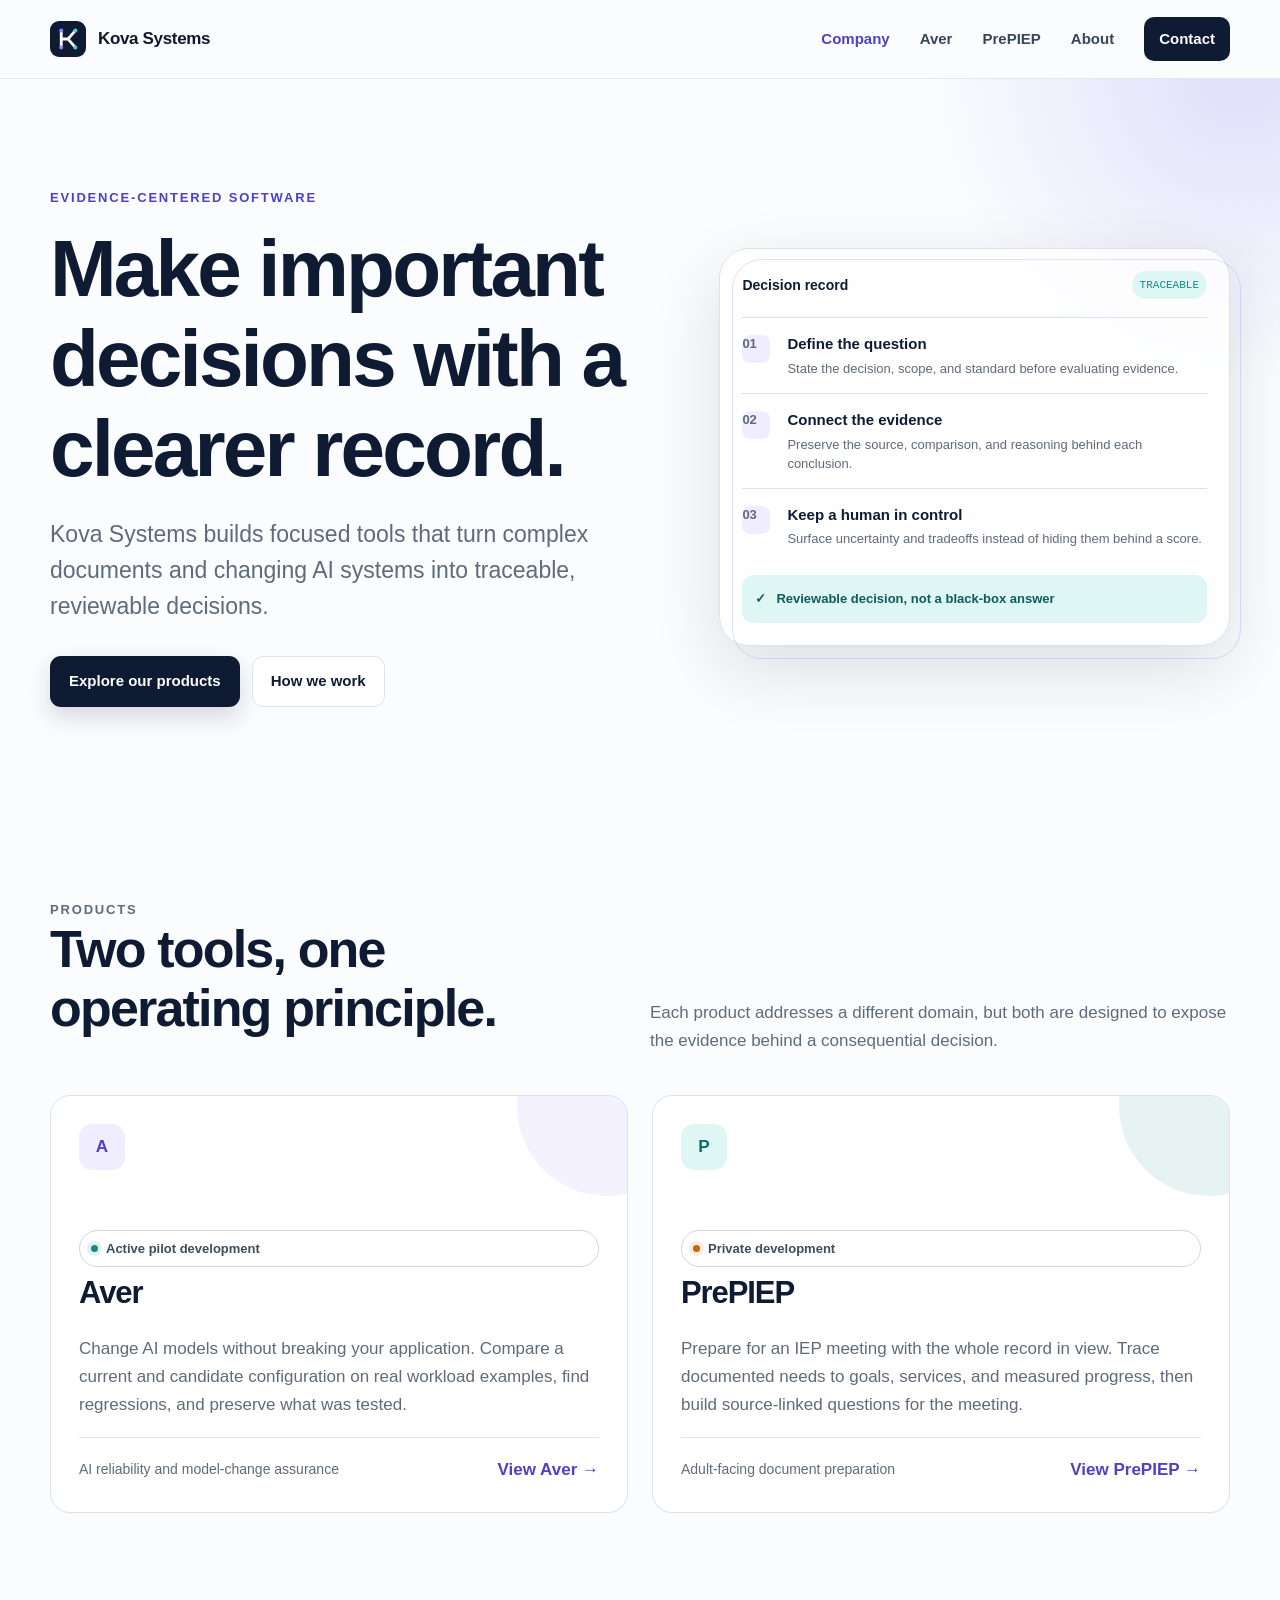
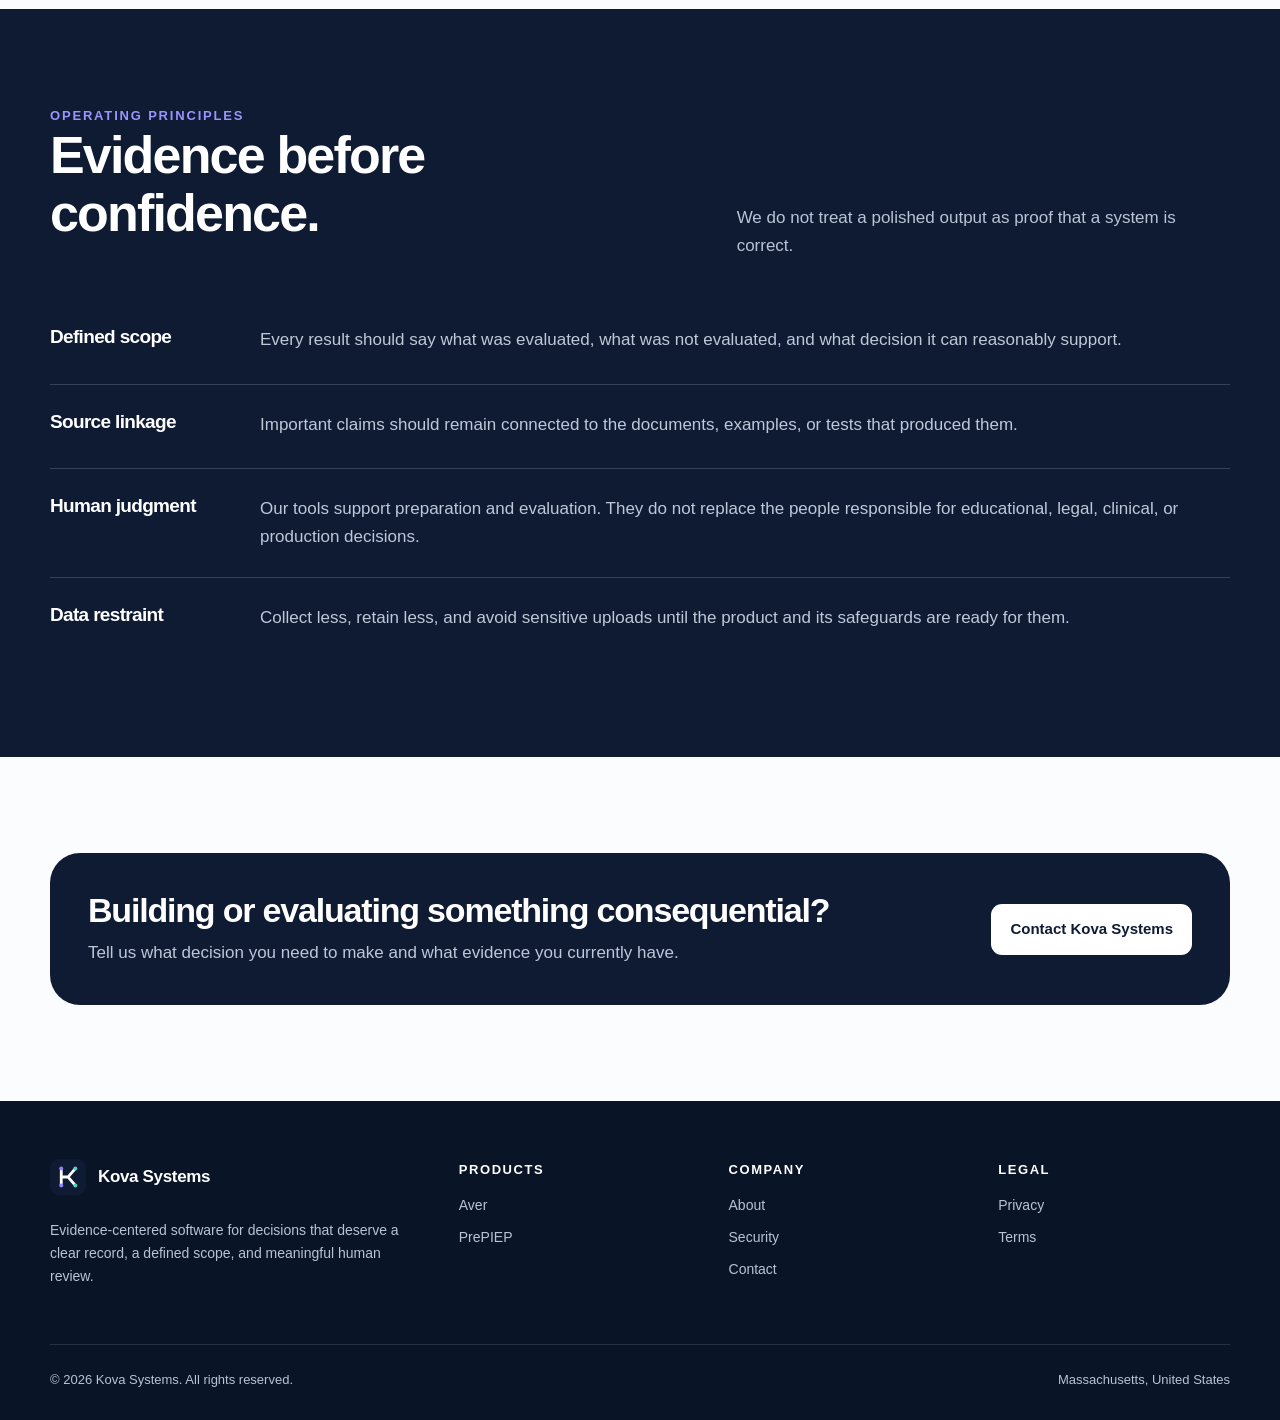
==== index.html @ c502068a "Initial commit: Kova Systems static website. Co-authored-by: Cursor <cursoragent@cursor.com>" ====
<!doctype html>
<html lang="en">
<head>
  <meta charset="utf-8">
  <meta name="viewport" content="width=device-width, initial-scale=1">
  <title>Kova Systems — Evidence-centered software</title>
  <meta name="description" content="Kova Systems builds evidence-centered software for AI reliability and complex document preparation.">
  <meta name="theme-color" content="#0e1b33">
  <meta property="og:title" content="Kova Systems — Evidence-centered software">
  <meta property="og:description" content="Kova Systems builds evidence-centered software for AI reliability and complex document preparation.">
  <meta property="og:type" content="website">
  <link rel="icon" href="assets/img/favicon.svg" type="image/svg+xml">
  <link rel="stylesheet" href="assets/css/styles.css">
  
</head>
<body>
<a class="skip-link" href="#main">Skip to content</a>
<header class="site-header">
  <div class="container navbar">
    <a class="brand" href="index.html" aria-label="Kova Systems home">
      <img class="brand-mark" src="assets/img/logo.svg" alt="" width="36" height="36">
      <span data-company-name>Kova Systems</span>
    </a>
    <nav class="desktop-nav" aria-label="Primary navigation">
      <a href="index.html" aria-current="page">Company</a><a href="aver.html">Aver</a><a href="prepiep.html">PrePIEP</a><a href="about.html">About</a>
      <a href="contact.html" class="nav-cta">Contact</a>
    </nav>
    <button class="menu-button" type="button" aria-expanded="false" aria-controls="mobile-menu" aria-label="Open menu" data-menu-button>
      <svg width="25" height="25" viewBox="0 0 24 24" aria-hidden="true"><path d="M4 7h16M4 12h16M4 17h16" stroke="currentColor" stroke-width="2" stroke-linecap="round"/></svg>
    </button>
  </div>
  <nav id="mobile-menu" class="mobile-nav" aria-label="Mobile navigation" data-mobile-nav hidden>
    <a href="index.html" aria-current="page">Company</a><a href="aver.html">Aver</a><a href="prepiep.html">PrePIEP</a><a href="about.html">About</a>
    <a href="contact.html">Contact</a>
  </nav>
</header>
<main id="main">
<section class="hero">
  <div class="container hero-grid">
    <div data-reveal>
      <p class="eyebrow">Evidence-centered software</p>
      <h1>Make important decisions with a clearer record.</h1>
      <p class="lede">Kova Systems builds focused tools that turn complex documents and changing AI systems into traceable, reviewable decisions.</p>
      <div class="cluster"><a class="button button-primary" href="#products">Explore our products</a><a class="button button-secondary" href="about.html">How we work</a></div>
    </div>
    <div class="evidence-panel" data-reveal aria-label="Illustration of an evidence-centered workflow">
      <div class="panel-head"><span class="panel-title">Decision record</span><span class="signal">TRACEABLE</span></div>
      <div class="evidence-step"><span class="step-num">01</span><div><strong>Define the question</strong><span>State the decision, scope, and standard before evaluating evidence.</span></div></div>
      <div class="evidence-step"><span class="step-num">02</span><div><strong>Connect the evidence</strong><span>Preserve the source, comparison, and reasoning behind each conclusion.</span></div></div>
      <div class="evidence-step"><span class="step-num">03</span><div><strong>Keep a human in control</strong><span>Surface uncertainty and tradeoffs instead of hiding them behind a score.</span></div></div>
      <div class="panel-result"><span aria-hidden="true">✓</span> Reviewable decision, not a black-box answer</div>
    </div>
  </div>
</section>
<section id="products" class="section">
  <div class="container">
    <div class="section-heading" data-reveal><div><p class="eyebrow">Products</p><h2>Two tools, one operating principle.</h2></div><p>Each product addresses a different domain, but both are designed to expose the evidence behind a consequential decision.</p></div>
    <div class="grid grid-2">
      <article class="card product-card" data-reveal>
        <div class="product-icon" aria-hidden="true">A</div>
        <span class="status-pill"><span class="status-dot"></span>Active pilot development</span>
        <div class="product-name">Aver</div>
        <p>Change AI models without breaking your application. Compare a current and candidate configuration on real workload examples, find regressions, and preserve what was tested.</p>
        <div class="card-footer"><span class="small">AI reliability and model-change assurance</span><a class="text-link" href="aver.html">View Aver →</a></div>
      </article>
      <article class="card product-card prepiep" data-reveal>
        <div class="product-icon" aria-hidden="true">P</div>
        <span class="status-pill amber"><span class="status-dot"></span>Private development</span>
        <div class="product-name">PrePIEP</div>
        <p>Prepare for an IEP meeting with the whole record in view. Trace documented needs to goals, services, and measured progress, then build source-linked questions for the meeting.</p>
        <div class="card-footer"><span class="small">Adult-facing document preparation</span><a class="text-link" href="prepiep.html">View PrePIEP →</a></div>
      </article>
    </div>
  </div>
</section>
<section class="section section-dark">
  <div class="container">
    <div class="section-heading" data-reveal><div><p class="eyebrow" style="color:#9c93ff">Operating principles</p><h2 style="color:white">Evidence before confidence.</h2></div><p style="color:#b9c4d6">We do not treat a polished output as proof that a system is correct.</p></div>
    <div data-reveal>
      <div class="principle"><div class="principle-grid"><h3>Defined scope</h3><p>Every result should say what was evaluated, what was not evaluated, and what decision it can reasonably support.</p></div></div>
      <div class="principle"><div class="principle-grid"><h3>Source linkage</h3><p>Important claims should remain connected to the documents, examples, or tests that produced them.</p></div></div>
      <div class="principle"><div class="principle-grid"><h3>Human judgment</h3><p>Our tools support preparation and evaluation. They do not replace the people responsible for educational, legal, clinical, or production decisions.</p></div></div>
      <div class="principle"><div class="principle-grid"><h3>Data restraint</h3><p>Collect less, retain less, and avoid sensitive uploads until the product and its safeguards are ready for them.</p></div></div>
    </div>
  </div>
</section>
<section class="section"><div class="container"><div class="cta-band" data-reveal><div><h2>Building or evaluating something consequential?</h2><p>Tell us what decision you need to make and what evidence you currently have.</p></div><a class="button button-light" href="contact.html">Contact Kova Systems</a></div></div></section>
</main>
<footer class="site-footer">
  <div class="container">
    <div class="footer-grid">
      <div>
        <a class="brand footer-brand" href="index.html"><img class="brand-mark" src="assets/img/logo.svg" alt="" width="36" height="36"><span data-company-name>Kova Systems</span></a>
        <p class="footer-copy">Evidence-centered software for decisions that deserve a clear record, a defined scope, and meaningful human review.</p>
      </div>
      <div><div class="footer-heading">Products</div><div class="footer-links"><a href="aver.html">Aver</a><a href="prepiep.html">PrePIEP</a></div></div>
      <div><div class="footer-heading">Company</div><div class="footer-links"><a href="about.html">About</a><a href="security.html">Security</a><a href="contact.html">Contact</a></div></div>
      <div><div class="footer-heading">Legal</div><div class="footer-links"><a href="privacy.html">Privacy</a><a href="terms.html">Terms</a></div></div>
    </div>
    <div class="footer-bottom"><span>© <span data-current-year>2026</span> <span data-legal-name>Kova Systems</span>. All rights reserved.</span><span>Massachusetts, United States</span></div>
  </div>
</footer>
<script src="assets/js/config.js"></script>
<script src="assets/js/main.js"></script>
</body>
</html>
---- assets/css/styles.css ----
:root {
  --ink: #111827;
  --muted: #5f6b7a;
  --soft: #eef2f7;
  --paper: #fbfcfe;
  --white: #ffffff;
  --navy: #0e1b33;
  --navy-2: #172b4d;
  --violet: #6657e8;
  --violet-dark: #4e40c7;
  --teal: #168a84;
  --teal-soft: #dff7f4;
  --amber: #a55a0a;
  --amber-soft: #fff2db;
  --line: #dce3ec;
  --shadow-sm: 0 8px 24px rgba(15, 23, 42, 0.07);
  --shadow-lg: 0 24px 70px rgba(15, 23, 42, 0.13);
  --radius-sm: 12px;
  --radius: 20px;
  --radius-lg: 30px;
  --max: 1180px;
  --font-sans: Inter, ui-sans-serif, -apple-system, BlinkMacSystemFont, "Segoe UI", sans-serif;
  --font-mono: "SFMono-Regular", Consolas, "Liberation Mono", monospace;
}

* { box-sizing: border-box; }
html { scroll-behavior: smooth; }
body {
  margin: 0;
  color: var(--ink);
  background: var(--paper);
  font-family: var(--font-sans);
  font-size: 17px;
  line-height: 1.65;
  -webkit-font-smoothing: antialiased;
}
body.nav-open { overflow: hidden; }
a { color: inherit; }
img, svg { display: block; max-width: 100%; }
button, input, textarea, select { font: inherit; }
button { cursor: pointer; }
::selection { background: #dcd8ff; color: var(--navy); }

.skip-link {
  position: fixed;
  z-index: 1000;
  left: 16px;
  top: 12px;
  transform: translateY(-150%);
  background: var(--navy);
  color: white;
  padding: 10px 14px;
  border-radius: 9px;
  text-decoration: none;
}
.skip-link:focus { transform: translateY(0); }

.container { width: min(var(--max), calc(100% - 40px)); margin-inline: auto; }
.narrow { width: min(800px, calc(100% - 40px)); margin-inline: auto; }
.section { padding: 96px 0; }
.section-sm { padding: 64px 0; }
.section-dark { color: white; background: var(--navy); }
.section-muted { background: #f1f4f8; }
.grid { display: grid; gap: 24px; }
.grid-2 { grid-template-columns: repeat(2, minmax(0, 1fr)); }
.grid-3 { grid-template-columns: repeat(3, minmax(0, 1fr)); }
.stack { display: grid; gap: 20px; }
.cluster { display: flex; flex-wrap: wrap; gap: 12px; align-items: center; }

.site-header {
  position: sticky;
  top: 0;
  z-index: 100;
  background: color-mix(in srgb, var(--paper) 88%, transparent);
  backdrop-filter: blur(18px);
  border-bottom: 1px solid rgba(220, 227, 236, 0.8);
}
.navbar { height: 78px; display: flex; align-items: center; justify-content: space-between; }
.brand { display: inline-flex; align-items: center; gap: 12px; text-decoration: none; font-weight: 760; letter-spacing: -0.02em; }
.brand-mark { width: 36px; height: 36px; }
.desktop-nav { display: flex; align-items: center; gap: 30px; }
.desktop-nav a { text-decoration: none; color: #39465a; font-size: 15px; font-weight: 650; }
.desktop-nav a:hover, .desktop-nav a[aria-current="page"] { color: var(--violet-dark); }
.nav-cta { padding: 10px 15px; color: white !important; background: var(--navy); border-radius: 10px; }
.menu-button { display: none; border: 0; background: transparent; padding: 8px; border-radius: 10px; }
.menu-button:hover { background: var(--soft); }
.mobile-nav { position: fixed; inset: 78px 0 0; background: var(--paper); padding: 28px 24px; }
.mobile-nav a { display: block; padding: 14px 6px; border-bottom: 1px solid var(--line); text-decoration: none; font-weight: 680; }

.hero { position: relative; overflow: hidden; padding: 108px 0 96px; }
.hero::before {
  content: "";
  position: absolute;
  width: 660px;
  height: 660px;
  border-radius: 50%;
  right: -290px;
  top: -340px;
  background: radial-gradient(circle, rgba(102,87,232,.18), rgba(102,87,232,0) 67%);
  pointer-events: none;
}
.hero-grid { display: grid; grid-template-columns: 1.08fr .92fr; gap: 70px; align-items: center; }
.eyebrow { margin: 0 0 16px; color: var(--violet-dark); text-transform: uppercase; letter-spacing: .14em; font-size: 13px; font-weight: 800; }
h1, h2, h3 { color: var(--navy); line-height: 1.12; letter-spacing: -0.035em; }
h1 { margin: 0; font-size: clamp(48px, 7vw, 80px); max-width: 850px; }
h2 { margin: 0 0 18px; font-size: clamp(34px, 4.5vw, 52px); }
h3 { margin: 0 0 10px; font-size: 23px; }
.lede { color: var(--muted); font-size: clamp(19px, 2.1vw, 23px); line-height: 1.55; max-width: 720px; }
.hero .lede { margin: 24px 0 32px; }
.small { font-size: 14px; color: var(--muted); }
.kicker { color: var(--muted); font-size: 19px; max-width: 720px; }

.button { display: inline-flex; align-items: center; justify-content: center; gap: 8px; min-height: 48px; padding: 12px 18px; border-radius: 11px; border: 1px solid transparent; text-decoration: none; font-size: 15px; font-weight: 760; transition: .18s ease; }
.button:hover { transform: translateY(-1px); }
.button-primary { background: var(--navy); color: white; box-shadow: 0 10px 24px rgba(14,27,51,.16); }
.button-primary:hover { background: var(--navy-2); }
.button-secondary { border-color: var(--line); background: var(--white); color: var(--navy); }
.button-secondary:hover { border-color: #bfc8d5; box-shadow: var(--shadow-sm); }
.button-light { background: white; color: var(--navy); }

.status-pill { display: inline-flex; gap: 8px; align-items: center; padding: 7px 11px; border: 1px solid #cdd5e1; border-radius: 999px; font-size: 13px; font-weight: 720; color: #3f4c60; background: rgba(255,255,255,.8); }
.status-dot { width: 7px; height: 7px; border-radius: 50%; background: var(--teal); box-shadow: 0 0 0 4px rgba(22,138,132,.12); }
.status-pill.amber .status-dot { background: #c16a0c; box-shadow: 0 0 0 4px rgba(193,106,12,.13); }

.evidence-panel { position: relative; padding: 22px; border: 1px solid #dbe2ed; border-radius: var(--radius-lg); background: rgba(255,255,255,.78); box-shadow: var(--shadow-lg); }
.evidence-panel::after { content: ""; position: absolute; inset: 10px -12px -14px 12px; border-radius: var(--radius-lg); border: 1px solid rgba(102,87,232,.18); z-index: -1; }
.panel-head { display: flex; align-items: center; justify-content: space-between; gap: 16px; margin-bottom: 18px; }
.panel-title { font-size: 14px; font-weight: 800; color: var(--navy); }
.signal { font-family: var(--font-mono); font-size: 11px; color: var(--teal); background: var(--teal-soft); border-radius: 999px; padding: 5px 8px; }
.evidence-step { display: grid; grid-template-columns: 32px 1fr; gap: 13px; padding: 14px 0; border-top: 1px solid var(--line); }
.evidence-step:first-of-type { border-top: 0; }
.step-num { width: 28px; height: 28px; display: grid; place-items: center; border-radius: 8px; background: #efedff; color: var(--violet-dark); font-size: 12px; font-weight: 800; }
.evidence-step strong { display: block; color: var(--navy); font-size: 15px; }
.evidence-step span { display: block; color: var(--muted); font-size: 13px; line-height: 1.45; margin-top: 3px; }
.panel-result { display: flex; gap: 10px; align-items: center; margin-top: 12px; padding: 13px; border-radius: 12px; background: var(--teal-soft); color: #0e5c58; font-weight: 730; font-size: 13px; }

.section-heading { display: flex; justify-content: space-between; gap: 40px; align-items: end; margin-bottom: 40px; }
.section-heading p { max-width: 580px; margin: 0; color: var(--muted); }
.card { background: var(--white); border: 1px solid var(--line); border-radius: var(--radius); padding: 28px; box-shadow: 0 1px 0 rgba(15,23,42,.02); }
.card:hover { border-color: #c6cfdd; }
.product-card { min-height: 390px; display: flex; flex-direction: column; position: relative; overflow: hidden; }
.product-card::before { content: ""; position: absolute; width: 180px; height: 180px; border-radius: 50%; right: -70px; top: -80px; background: rgba(102,87,232,.08); }
.product-card.prepiep::before { background: rgba(22,138,132,.10); }
.product-card .product-icon { width: 46px; height: 46px; display: grid; place-items: center; border-radius: 13px; background: #efedff; color: var(--violet-dark); font-weight: 850; margin-bottom: 60px; }
.product-card.prepiep .product-icon { background: var(--teal-soft); color: #0c6c67; }
.product-card .product-name { font-size: 31px; font-weight: 800; color: var(--navy); letter-spacing: -.035em; }
.product-card p { color: var(--muted); }
.product-card .card-footer { margin-top: auto; padding-top: 18px; display: flex; align-items: center; justify-content: space-between; gap: 18px; border-top: 1px solid var(--line); }
.text-link { color: var(--violet-dark); text-decoration: none; font-weight: 750; }
.text-link:hover { text-decoration: underline; text-underline-offset: 4px; }

.principle { padding: 26px 0; border-top: 1px solid rgba(255,255,255,.17); }
.principle:first-child { border-top: 0; }
.principle-grid { display: grid; grid-template-columns: 180px 1fr; gap: 30px; }
.principle h3 { color: white; font-size: 19px; }
.principle p { margin: 0; color: #bec8d9; }

.callout { border-radius: var(--radius); padding: 28px; background: #efedff; border: 1px solid #d8d2ff; }
.callout.teal { background: var(--teal-soft); border-color: #bfe9e5; }
.callout.amber { background: var(--amber-soft); border-color: #f0d5ab; }
.callout strong { color: var(--navy); }
.callout p:last-child { margin-bottom: 0; }

.page-hero { padding: 86px 0 70px; border-bottom: 1px solid var(--line); background: linear-gradient(180deg, #f7f8fc 0%, var(--paper) 100%); }
.page-hero h1 { font-size: clamp(44px, 6vw, 68px); max-width: 940px; }
.page-hero .lede { margin: 22px 0 0; }
.breadcrumb { margin-bottom: 28px; color: var(--muted); font-size: 14px; }
.breadcrumb a { text-decoration: none; }
.breadcrumb a:hover { color: var(--violet-dark); }

.feature-row { display: grid; grid-template-columns: 80px 1fr; gap: 22px; padding: 28px 0; border-top: 1px solid var(--line); }
.feature-row:first-child { border-top: 0; }
.feature-number { font-family: var(--font-mono); color: var(--violet-dark); font-size: 13px; font-weight: 800; }
.feature-row p { margin: 8px 0 0; color: var(--muted); }

.scope-list { list-style: none; padding: 0; margin: 0; display: grid; gap: 13px; }
.scope-list li { position: relative; padding-left: 28px; color: #435066; }
.scope-list li::before { content: "✓"; position: absolute; left: 0; top: 0; color: var(--teal); font-weight: 900; }
.scope-list.not-yet li::before { content: "–"; color: var(--amber); }

.trace { display: grid; grid-template-columns: repeat(5, minmax(0, 1fr)); gap: 12px; align-items: stretch; }
.trace-item { position: relative; min-height: 150px; padding: 18px; border: 1px solid var(--line); background: white; border-radius: 14px; }
.trace-item:not(:last-child)::after { content: "→"; position: absolute; right: -13px; top: 50%; z-index: 2; transform: translateY(-50%); color: var(--violet-dark); font-weight: 900; background: var(--paper); width: 25px; text-align: center; }
.trace-item strong { display: block; color: var(--navy); font-size: 15px; }
.trace-item span { display: block; margin-top: 8px; color: var(--muted); font-size: 13px; line-height: 1.45; }

.quote { margin: 0; font-size: clamp(25px, 3.5vw, 38px); line-height: 1.35; letter-spacing: -.025em; color: white; }
.quote-source { margin-top: 18px; color: #aebbd0; font-size: 14px; }

.legal { padding: 72px 0 100px; }
.legal h2 { margin-top: 55px; font-size: 30px; }
.legal h3 { margin-top: 35px; font-size: 21px; }
.legal p, .legal li { color: #435066; }
.legal li + li { margin-top: 8px; }
.legal-meta { padding: 18px 20px; border: 1px solid var(--line); border-radius: 14px; background: white; color: var(--muted); font-size: 14px; }
.legal-note { margin: 25px 0; padding: 20px; border-left: 4px solid var(--amber); background: var(--amber-soft); color: #754411; }

.form-grid { display: grid; grid-template-columns: 1fr 1fr; gap: 18px; }
.field { display: grid; gap: 7px; }
.field.full { grid-column: 1 / -1; }
label { color: var(--navy); font-size: 14px; font-weight: 740; }
input, select, textarea { width: 100%; border: 1px solid #cbd4df; border-radius: 10px; background: white; color: var(--ink); padding: 12px 13px; outline: none; }
textarea { min-height: 150px; resize: vertical; }
input:focus, select:focus, textarea:focus { border-color: var(--violet); box-shadow: 0 0 0 3px rgba(102,87,232,.12); }

.cta-band { display: grid; grid-template-columns: 1fr auto; align-items: center; gap: 32px; padding: 38px; border-radius: var(--radius-lg); background: var(--navy); color: white; }
.cta-band h2 { color: white; font-size: 34px; margin-bottom: 10px; }
.cta-band p { margin: 0; color: #bdc7d8; }

.site-footer { padding: 58px 0 30px; color: #b9c3d3; background: #091426; }
.footer-grid { display: grid; grid-template-columns: 1.6fr repeat(3, 1fr); gap: 38px; }
.footer-brand { color: white; }
.footer-copy { max-width: 370px; font-size: 14px; }
.footer-heading { color: white; font-size: 13px; text-transform: uppercase; letter-spacing: .12em; font-weight: 800; margin-bottom: 13px; }
.footer-links { display: grid; gap: 9px; }
.footer-links a { color: #b9c3d3; text-decoration: none; font-size: 14px; }
.footer-links a:hover { color: white; }
.footer-bottom { display: flex; justify-content: space-between; gap: 24px; margin-top: 42px; padding-top: 24px; border-top: 1px solid rgba(255,255,255,.12); font-size: 13px; }

[data-reveal] { opacity: 0; transform: translateY(16px); transition: opacity .55s ease, transform .55s ease; }
[data-reveal].is-visible { opacity: 1; transform: translateY(0); }

@media (prefers-reduced-motion: reduce) {
  html { scroll-behavior: auto; }
  *, *::before, *::after { animation-duration: .01ms !important; transition-duration: .01ms !important; }
  [data-reveal] { opacity: 1; transform: none; }
}

@media (max-width: 900px) {
  .desktop-nav { display: none; }
  .menu-button { display: inline-flex; }
  .hero { padding-top: 78px; }
  .hero-grid, .grid-3, .footer-grid { grid-template-columns: 1fr; }
  .grid-2 { grid-template-columns: 1fr; }
  .hero-grid { gap: 48px; }
  .section-heading { display: block; }
  .section-heading p { margin-top: 15px; }
  .trace { grid-template-columns: 1fr; }
  .trace-item { min-height: 0; }
  .trace-item:not(:last-child)::after { content: "↓"; right: auto; left: 50%; top: auto; bottom: -20px; transform: translateX(-50%); }
  .cta-band { grid-template-columns: 1fr; }
}

@media (max-width: 620px) {
  body { font-size: 16px; }
  .container, .narrow { width: min(100% - 28px, var(--max)); }
  .navbar { height: 68px; }
  .mobile-nav { inset: 68px 0 0; }
  .hero { padding: 64px 0 72px; }
  .section { padding: 72px 0; }
  .section-sm { padding: 48px 0; }
  .principle-grid, .feature-row { grid-template-columns: 1fr; gap: 8px; }
  .product-card .product-icon { margin-bottom: 38px; }
  .form-grid { grid-template-columns: 1fr; }
  .field.full { grid-column: auto; }
  .footer-bottom { display: grid; }
  .cta-band { padding: 28px; }
}
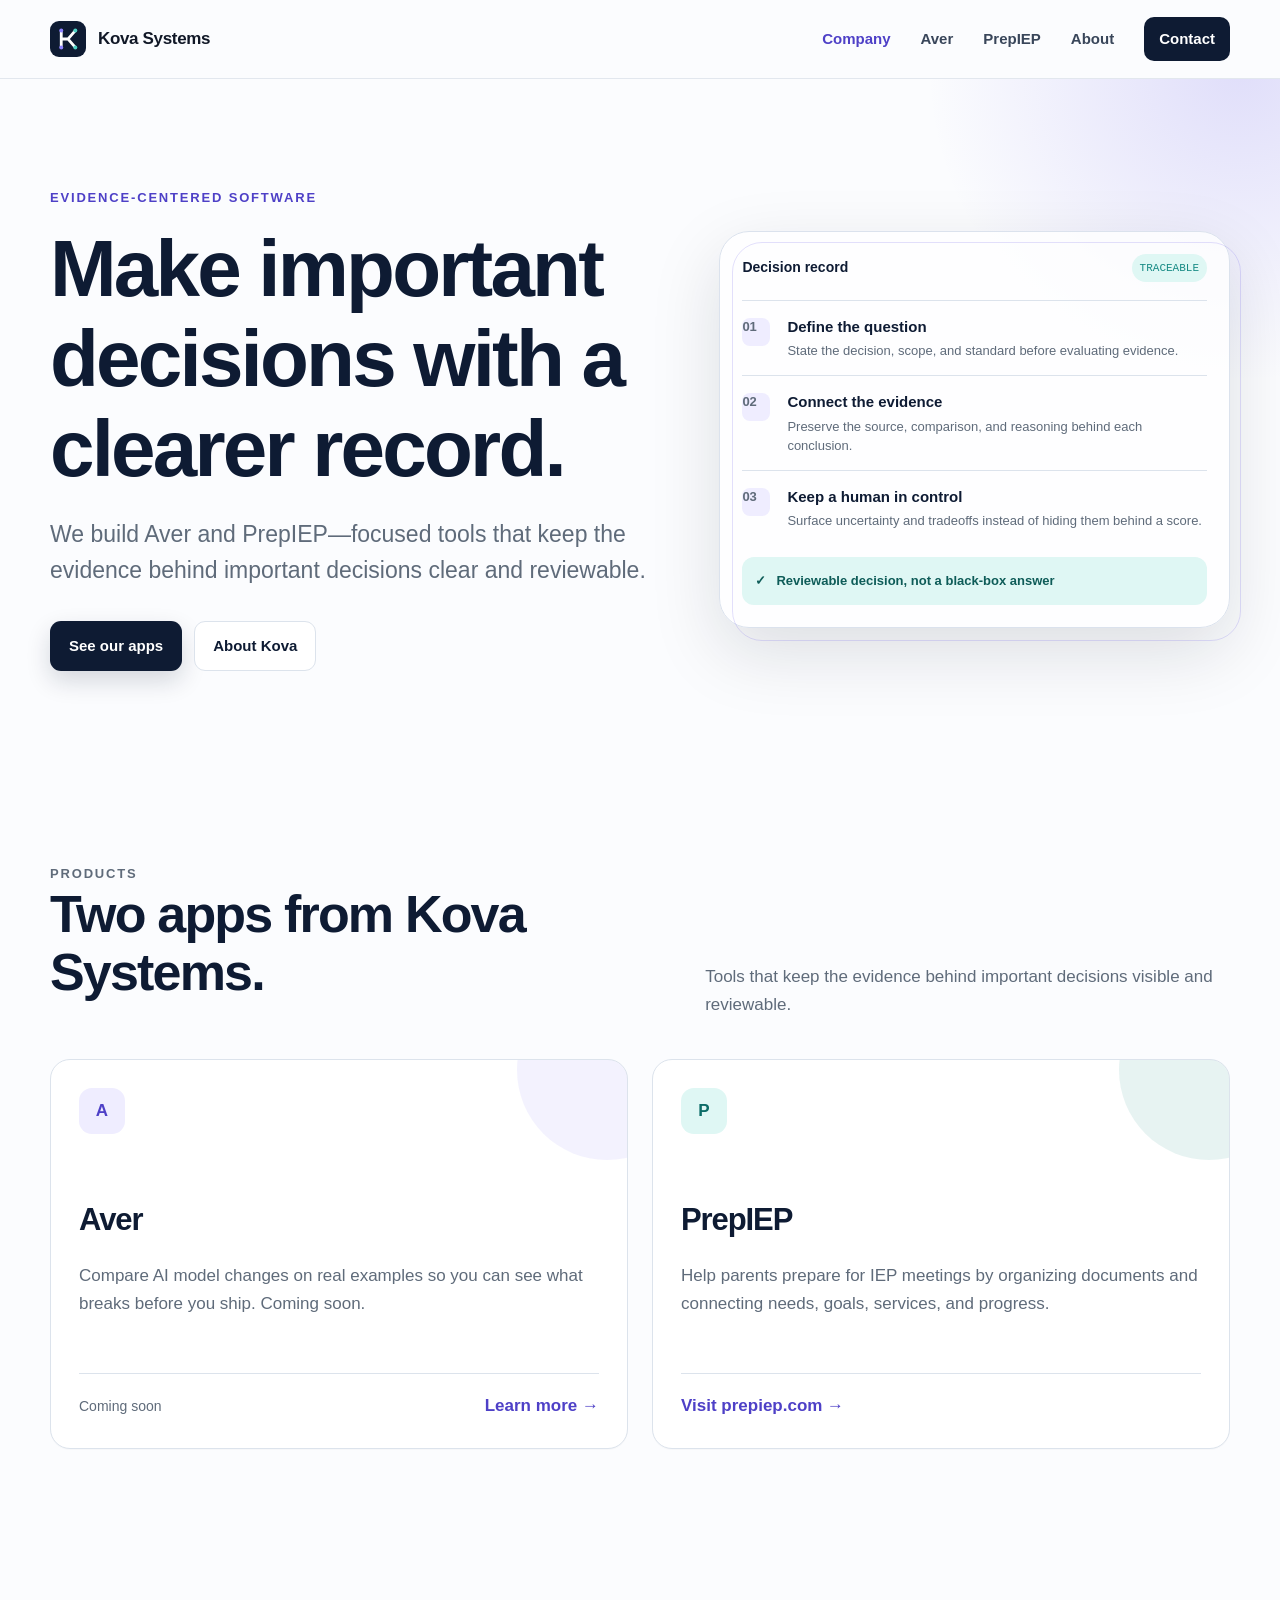
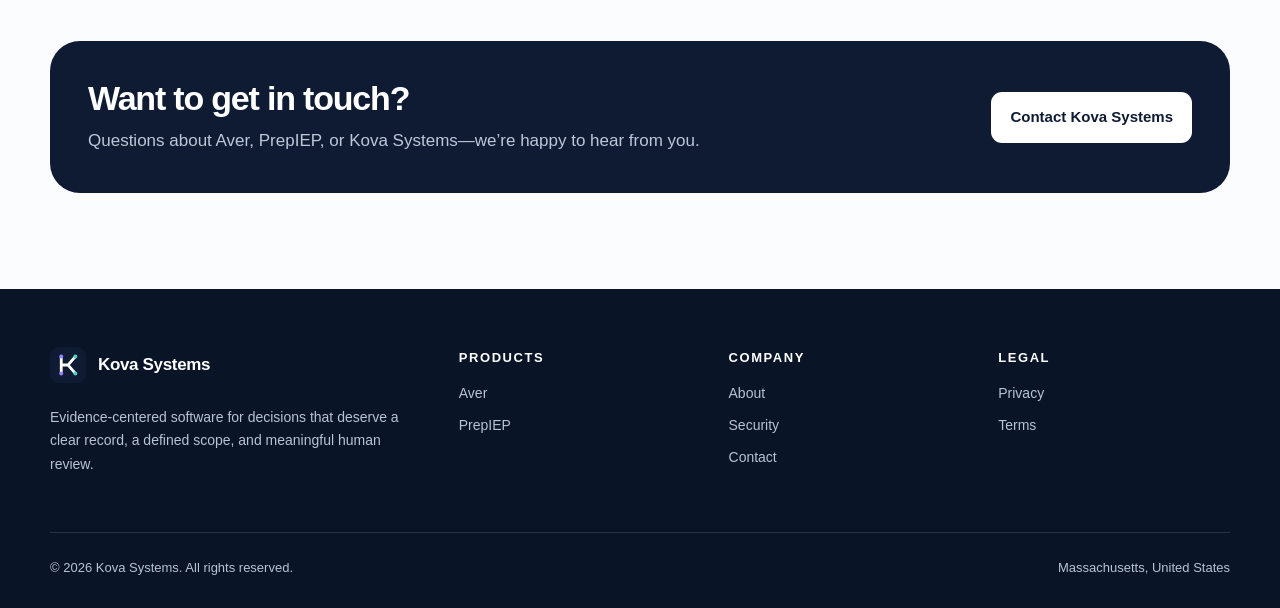
==== commit 46047af2: "Simplify product messaging and point PrepIEP to prepiep.com. Remove deployment-status pills, mark Av" ====
--- a/index.html
+++ b/index.html
@@ -22,7 +22,7 @@
       <span data-company-name>Kova Systems</span>
     </a>
     <nav class="desktop-nav" aria-label="Primary navigation">
-      <a href="index.html" aria-current="page">Company</a><a href="aver.html">Aver</a><a href="prepiep.html">PrePIEP</a><a href="about.html">About</a>
+      <a href="index.html" aria-current="page">Company</a><a href="aver.html">Aver</a><a href="https://prepiep.com" target="_blank" rel="noopener">PrepIEP</a><a href="about.html">About</a>
       <a href="contact.html" class="nav-cta">Contact</a>
     </nav>
     <button class="menu-button" type="button" aria-expanded="false" aria-controls="mobile-menu" aria-label="Open menu" data-menu-button>
@@ -30,7 +30,7 @@
     </button>
   </div>
   <nav id="mobile-menu" class="mobile-nav" aria-label="Mobile navigation" data-mobile-nav hidden>
-    <a href="index.html" aria-current="page">Company</a><a href="aver.html">Aver</a><a href="prepiep.html">PrePIEP</a><a href="about.html">About</a>
+    <a href="index.html" aria-current="page">Company</a><a href="aver.html">Aver</a><a href="https://prepiep.com" target="_blank" rel="noopener">PrepIEP</a><a href="about.html">About</a>
     <a href="contact.html">Contact</a>
   </nav>
 </header>
@@ -40,8 +40,8 @@
     <div data-reveal>
       <p class="eyebrow">Evidence-centered software</p>
       <h1>Make important decisions with a clearer record.</h1>
-      <p class="lede">Kova Systems builds focused tools that turn complex documents and changing AI systems into traceable, reviewable decisions.</p>
-      <div class="cluster"><a class="button button-primary" href="#products">Explore our products</a><a class="button button-secondary" href="about.html">How we work</a></div>
+      <p class="lede">We build Aver and PrepIEP—focused tools that keep the evidence behind important decisions clear and reviewable.</p>
+      <div class="cluster"><a class="button button-primary" href="#products">See our apps</a><a class="button button-secondary" href="about.html">About Kova</a></div>
     </div>
     <div class="evidence-panel" data-reveal aria-label="Illustration of an evidence-centered workflow">
       <div class="panel-head"><span class="panel-title">Decision record</span><span class="signal">TRACEABLE</span></div>
@@ -54,37 +54,24 @@
 </section>
 <section id="products" class="section">
   <div class="container">
-    <div class="section-heading" data-reveal><div><p class="eyebrow">Products</p><h2>Two tools, one operating principle.</h2></div><p>Each product addresses a different domain, but both are designed to expose the evidence behind a consequential decision.</p></div>
+    <div class="section-heading" data-reveal><div><p class="eyebrow">Products</p><h2>Two apps from Kova Systems.</h2></div><p>Tools that keep the evidence behind important decisions visible and reviewable.</p></div>
     <div class="grid grid-2">
       <article class="card product-card" data-reveal>
         <div class="product-icon" aria-hidden="true">A</div>
-        <span class="status-pill"><span class="status-dot"></span>Active pilot development</span>
         <div class="product-name">Aver</div>
-        <p>Change AI models without breaking your application. Compare a current and candidate configuration on real workload examples, find regressions, and preserve what was tested.</p>
-        <div class="card-footer"><span class="small">AI reliability and model-change assurance</span><a class="text-link" href="aver.html">View Aver →</a></div>
+        <p>Compare AI model changes on real examples so you can see what breaks before you ship. Coming soon.</p>
+        <div class="card-footer"><span class="small">Coming soon</span><a class="text-link" href="aver.html">Learn more →</a></div>
       </article>
       <article class="card product-card prepiep" data-reveal>
         <div class="product-icon" aria-hidden="true">P</div>
-        <span class="status-pill amber"><span class="status-dot"></span>Private development</span>
-        <div class="product-name">PrePIEP</div>
-        <p>Prepare for an IEP meeting with the whole record in view. Trace documented needs to goals, services, and measured progress, then build source-linked questions for the meeting.</p>
-        <div class="card-footer"><span class="small">Adult-facing document preparation</span><a class="text-link" href="prepiep.html">View PrePIEP →</a></div>
+        <div class="product-name">PrepIEP</div>
+        <p>Help parents prepare for IEP meetings by organizing documents and connecting needs, goals, services, and progress.</p>
+        <div class="card-footer"><a class="text-link" href="https://prepiep.com" target="_blank" rel="noopener">Visit prepiep.com →</a></div>
       </article>
     </div>
   </div>
 </section>
-<section class="section section-dark">
-  <div class="container">
-    <div class="section-heading" data-reveal><div><p class="eyebrow" style="color:#9c93ff">Operating principles</p><h2 style="color:white">Evidence before confidence.</h2></div><p style="color:#b9c4d6">We do not treat a polished output as proof that a system is correct.</p></div>
-    <div data-reveal>
-      <div class="principle"><div class="principle-grid"><h3>Defined scope</h3><p>Every result should say what was evaluated, what was not evaluated, and what decision it can reasonably support.</p></div></div>
-      <div class="principle"><div class="principle-grid"><h3>Source linkage</h3><p>Important claims should remain connected to the documents, examples, or tests that produced them.</p></div></div>
-      <div class="principle"><div class="principle-grid"><h3>Human judgment</h3><p>Our tools support preparation and evaluation. They do not replace the people responsible for educational, legal, clinical, or production decisions.</p></div></div>
-      <div class="principle"><div class="principle-grid"><h3>Data restraint</h3><p>Collect less, retain less, and avoid sensitive uploads until the product and its safeguards are ready for them.</p></div></div>
-    </div>
-  </div>
-</section>
-<section class="section"><div class="container"><div class="cta-band" data-reveal><div><h2>Building or evaluating something consequential?</h2><p>Tell us what decision you need to make and what evidence you currently have.</p></div><a class="button button-light" href="contact.html">Contact Kova Systems</a></div></div></section>
+<section class="section"><div class="container"><div class="cta-band" data-reveal><div><h2>Want to get in touch?</h2><p>Questions about Aver, PrepIEP, or Kova Systems—we’re happy to hear from you.</p></div><a class="button button-light" href="contact.html">Contact Kova Systems</a></div></div></section>
 </main>
 <footer class="site-footer">
   <div class="container">
@@ -93,7 +80,7 @@
         <a class="brand footer-brand" href="index.html"><img class="brand-mark" src="assets/img/logo.svg" alt="" width="36" height="36"><span data-company-name>Kova Systems</span></a>
         <p class="footer-copy">Evidence-centered software for decisions that deserve a clear record, a defined scope, and meaningful human review.</p>
       </div>
-      <div><div class="footer-heading">Products</div><div class="footer-links"><a href="aver.html">Aver</a><a href="prepiep.html">PrePIEP</a></div></div>
+      <div><div class="footer-heading">Products</div><div class="footer-links"><a href="aver.html">Aver</a><a href="https://prepiep.com" target="_blank" rel="noopener">PrepIEP</a></div></div>
       <div><div class="footer-heading">Company</div><div class="footer-links"><a href="about.html">About</a><a href="security.html">Security</a><a href="contact.html">Contact</a></div></div>
       <div><div class="footer-heading">Legal</div><div class="footer-links"><a href="privacy.html">Privacy</a><a href="terms.html">Terms</a></div></div>
     </div>
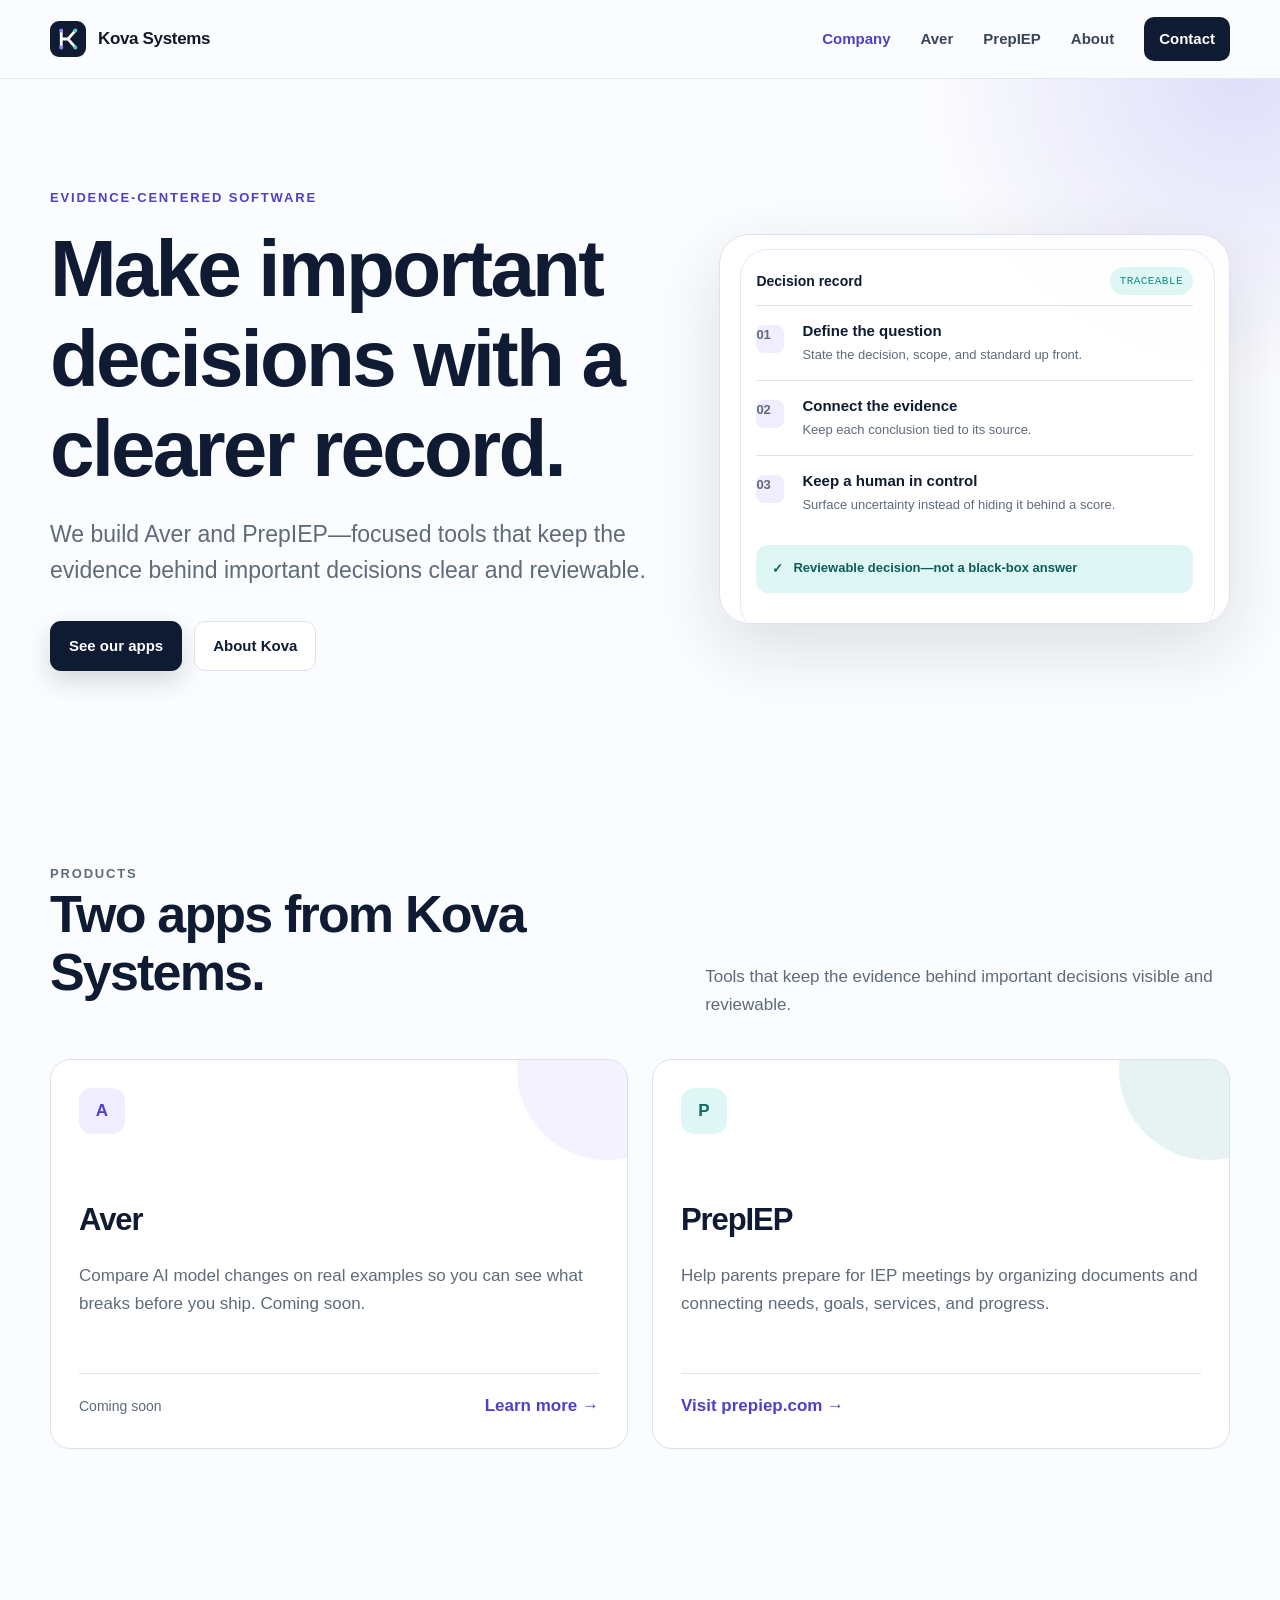
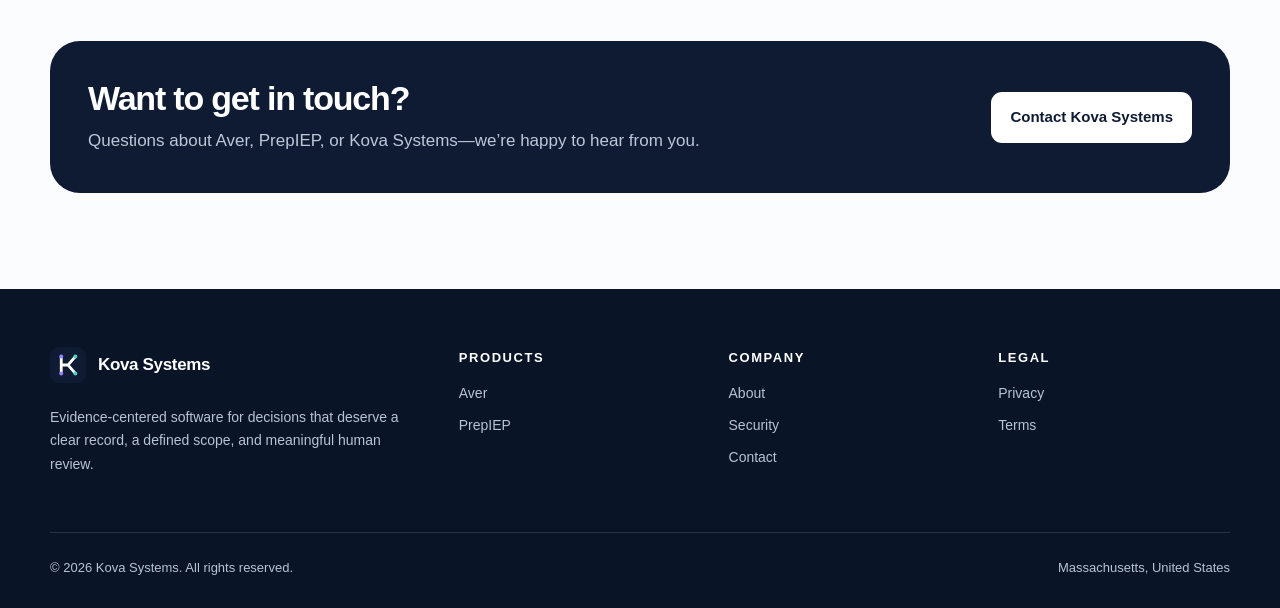
==== commit e84fb316: "Finalize contact email, domain SEO, and hero panel spacing. Use contact@kovasystemsllc.com everywher" ====
--- a/index.html
+++ b/index.html
@@ -45,10 +45,10 @@
     </div>
     <div class="evidence-panel" data-reveal aria-label="Illustration of an evidence-centered workflow">
       <div class="panel-head"><span class="panel-title">Decision record</span><span class="signal">TRACEABLE</span></div>
-      <div class="evidence-step"><span class="step-num">01</span><div><strong>Define the question</strong><span>State the decision, scope, and standard before evaluating evidence.</span></div></div>
-      <div class="evidence-step"><span class="step-num">02</span><div><strong>Connect the evidence</strong><span>Preserve the source, comparison, and reasoning behind each conclusion.</span></div></div>
-      <div class="evidence-step"><span class="step-num">03</span><div><strong>Keep a human in control</strong><span>Surface uncertainty and tradeoffs instead of hiding them behind a score.</span></div></div>
-      <div class="panel-result"><span aria-hidden="true">✓</span> Reviewable decision, not a black-box answer</div>
+      <div class="evidence-step"><span class="step-num">01</span><div><strong>Define the question</strong><span>State the decision, scope, and standard up front.</span></div></div>
+      <div class="evidence-step"><span class="step-num">02</span><div><strong>Connect the evidence</strong><span>Keep each conclusion tied to its source.</span></div></div>
+      <div class="evidence-step"><span class="step-num">03</span><div><strong>Keep a human in control</strong><span>Surface uncertainty instead of hiding it behind a score.</span></div></div>
+      <div class="panel-result"><span aria-hidden="true">✓</span><span>Reviewable decision—not a black-box answer</span></div>
     </div>
   </div>
 </section>
--- a/assets/css/styles.css
+++ b/assets/css/styles.css
@@ -99,7 +99,8 @@
   background: radial-gradient(circle, rgba(102,87,232,.18), rgba(102,87,232,0) 67%);
   pointer-events: none;
 }
-.hero-grid { display: grid; grid-template-columns: 1.08fr .92fr; gap: 70px; align-items: center; }
+.hero-grid { display: grid; grid-template-columns: 1.08fr minmax(0, .92fr); gap: 70px; align-items: center; }
+.hero-grid > * { min-width: 0; }
 .eyebrow { margin: 0 0 16px; color: var(--violet-dark); text-transform: uppercase; letter-spacing: .14em; font-size: 13px; font-weight: 800; }
 h1, h2, h3 { color: var(--navy); line-height: 1.12; letter-spacing: -0.035em; }
 h1 { margin: 0; font-size: clamp(48px, 7vw, 80px); max-width: 850px; }
@@ -122,17 +123,19 @@
 .status-dot { width: 7px; height: 7px; border-radius: 50%; background: var(--teal); box-shadow: 0 0 0 4px rgba(22,138,132,.12); }
 .status-pill.amber .status-dot { background: #c16a0c; box-shadow: 0 0 0 4px rgba(193,106,12,.13); }
 
-.evidence-panel { position: relative; padding: 22px; border: 1px solid #dbe2ed; border-radius: var(--radius-lg); background: rgba(255,255,255,.78); box-shadow: var(--shadow-lg); }
-.evidence-panel::after { content: ""; position: absolute; inset: 10px -12px -14px 12px; border-radius: var(--radius-lg); border: 1px solid rgba(102,87,232,.18); z-index: -1; }
-.panel-head { display: flex; align-items: center; justify-content: space-between; gap: 16px; margin-bottom: 18px; }
+.evidence-panel { position: relative; padding: 32px 36px 30px; border: 1px solid #dbe2ed; border-radius: var(--radius-lg); background: rgba(255,255,255,.9); box-shadow: var(--shadow-lg); overflow: hidden; box-sizing: border-box; }
+.evidence-panel::after { content: ""; position: absolute; inset: 14px 14px -10px 20px; border-radius: calc(var(--radius-lg) - 2px); border: 1px solid rgba(102,87,232,.14); z-index: -1; pointer-events: none; }
+.panel-head { display: flex; align-items: center; justify-content: space-between; gap: 14px; margin-bottom: 10px; }
 .panel-title { font-size: 14px; font-weight: 800; color: var(--navy); }
-.signal { font-family: var(--font-mono); font-size: 11px; color: var(--teal); background: var(--teal-soft); border-radius: 999px; padding: 5px 8px; }
-.evidence-step { display: grid; grid-template-columns: 32px 1fr; gap: 13px; padding: 14px 0; border-top: 1px solid var(--line); }
+.signal { flex: 0 0 auto; font-family: var(--font-mono); font-size: 11px; color: var(--teal); background: var(--teal-soft); border-radius: 999px; padding: 5px 10px; letter-spacing: .04em; }
+.evidence-step { display: grid; grid-template-columns: 32px minmax(0, 1fr); column-gap: 14px; row-gap: 2px; padding: 15px 0; border-top: 1px solid var(--line); }
 .evidence-step:first-of-type { border-top: 0; }
 .step-num { width: 28px; height: 28px; display: grid; place-items: center; border-radius: 8px; background: #efedff; color: var(--violet-dark); font-size: 12px; font-weight: 800; }
-.evidence-step strong { display: block; color: var(--navy); font-size: 15px; }
-.evidence-step span { display: block; color: var(--muted); font-size: 13px; line-height: 1.45; margin-top: 3px; }
-.panel-result { display: flex; gap: 10px; align-items: center; margin-top: 12px; padding: 13px; border-radius: 12px; background: var(--teal-soft); color: #0e5c58; font-weight: 730; font-size: 13px; }
+.evidence-step strong { display: block; color: var(--navy); font-size: 15px; line-height: 1.35; overflow-wrap: break-word; }
+.evidence-step span { display: block; color: var(--muted); font-size: 13px; line-height: 1.5; margin-top: 4px; overflow-wrap: break-word; }
+.panel-result { display: flex; gap: 10px; align-items: flex-start; margin-top: 16px; padding: 14px 16px; border-radius: 12px; background: var(--teal-soft); color: #0e5c58; font-weight: 730; font-size: 13px; line-height: 1.45; overflow-wrap: break-word; }
+.panel-result > span:last-child { min-width: 0; }
+.panel-result span[aria-hidden="true"] { flex: 0 0 auto; margin-top: 1px; }
 
 .section-heading { display: flex; justify-content: space-between; gap: 40px; align-items: end; margin-bottom: 40px; }
 .section-heading p { max-width: 580px; margin: 0; color: var(--muted); }
@@ -247,6 +250,8 @@
   .navbar { height: 68px; }
   .mobile-nav { inset: 68px 0 0; }
   .hero { padding: 64px 0 72px; }
+  .evidence-panel { padding: 24px 22px; }
+  .evidence-panel::after { inset: 12px 10px -8px 14px; }
   .section { padding: 72px 0; }
   .section-sm { padding: 48px 0; }
   .principle-grid, .feature-row { grid-template-columns: 1fr; gap: 8px; }
